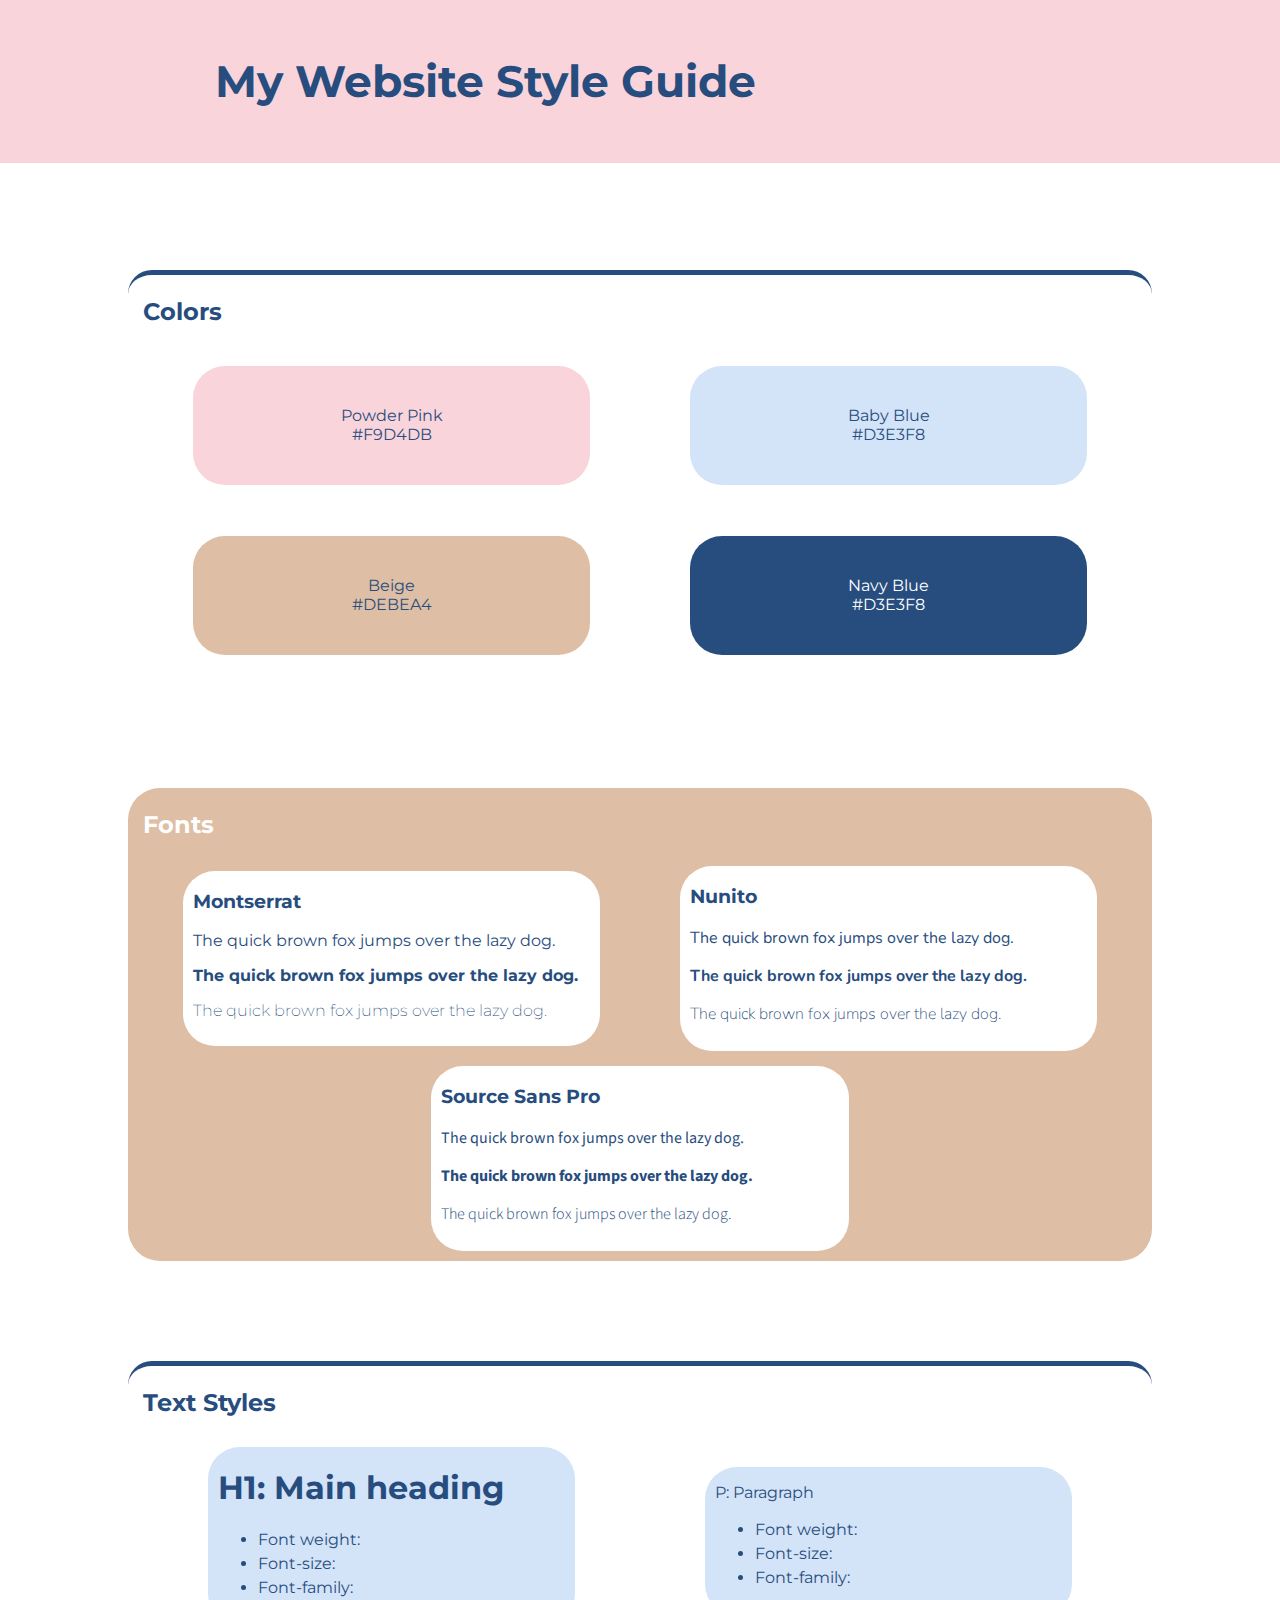
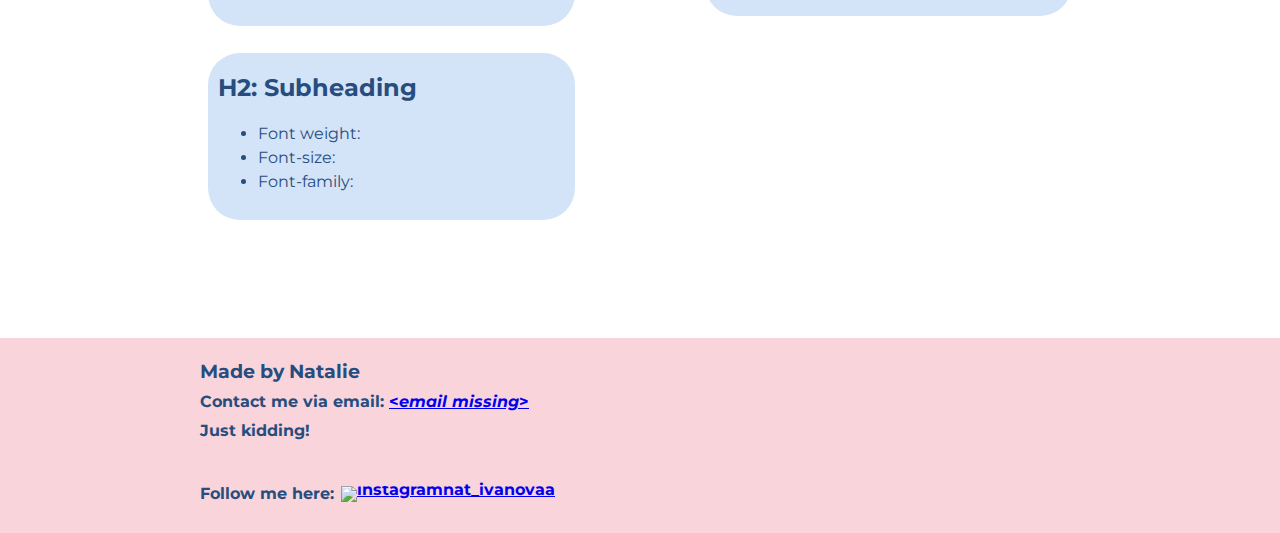
==== Website_Design_System/index.html @ da1faf2f "First commit" ====
<!DOCTYPE html>
<html lang="en">
<head>
    <meta charset="UTF-8">
    <meta http-equiv="X-UA-Compatible" content="IE=edge">
    <meta name="viewport" content="width=device-width, initial-scale=1.0">
    <title>My Website Design System</title>
    <link rel="stylesheet" href="resources/style.css">
    <link rel="preconnect" href="https://fonts.googleapis.com">
    <link rel="preconnect" href="https://fonts.gstatic.com" crossorigin>
    <link href="https://fonts.googleapis.com/css2?family=Montserrat:ital,wght@0,400;0,700;1,200&family=Nunito:ital,wght@0,400;0,700;1,200&family=Source+Sans+Pro:ital,wght@0,400;0,700;1,300&display=swap" rel="stylesheet">
</head>

<body>
    <header>
        <h1 class="margin">My Website Style Guide</h1>
        <!-- <img id="paint" src="resources/images/23269929.jpg" alt="colour pallete"> -->
    </header>

    <main>
        <!--Colors section-->
        <div class="colors section">
            <h2>Colors</h2>
            <div class="container">
                <div class="powderpink block center">
                    <p>Powder Pink <br> #F9D4DB </p>
                </div>
                <div class="babyblue block center">
                    <p>Baby Blue <br> #D3E3F8 </p>
                </div>
                <div class="beige block center">
                    <p>Beige <br> #DEBEA4 </p>
                </div>
                <div class="navy block center">
                    <p>Navy Blue <br>  #D3E3F8 </p>
                </div>
            </div>
        </div>

        <!--Font section-->
        <div class="fonts section">
            <h2>Fonts</h2>
            <div class="container row300">
                <div class="first block2">
                    <h3>Montserrat</h3>
                    <p class="classic1">The quick brown fox jumps over the lazy dog.</p>
                    <p class="bold1">The quick brown fox jumps over the lazy dog.</p>
                    <p class="italic1">The quick brown fox jumps over the lazy dog.</p>
                </div>
                <div class="second block2">
                    <h3>Nunito</h3>
                    <p class="classic2">The quick brown fox jumps over the lazy dog.</p>
                    <p class="bold2">The quick brown fox jumps over the lazy dog.</p>
                    <p class="italic2">The quick brown fox jumps over the lazy dog.</p>
                </div>
                <div class="third block2">
                    <h3>Source Sans Pro</h3>
                    <p class="classic3">The quick brown fox jumps over the lazy dog.</p>
                    <p class="bold3">The quick brown fox jumps over the lazy dog.</p>
                    <p class="italic3">The quick brown fox jumps over the lazy dog.</p>
                </div>
            </div>
        </div>

        <!--Text Styles section-->
        <div class="textstyles section">
            <h2>Text Styles</h2>
            <div class="container row300">
                <div class="hd1 block3">
                    <h1>H1: Main heading</h1>
                    <ul>
                        <li>Font weight: </li>
                        <li>Font-size: </li>
                        <li>Font-family: </li>
                    </ul>
                </div>
                <div class="hd2 block3">
                    <h2>H2: Subheading</h2>
                    <ul>
                        <li>Font weight: </li>
                        <li>Font-size: </li>
                        <li>Font-family: </li>
                    </ul>
                </div>
                <div class="pgh block3">
                    <p>P: Paragraph</p>
                    <ul>
                        <li>Font weight: </li>
                        <li>Font-size: </li>
                        <li>Font-family: </li>
                    </ul>
                </div>
            </div>
    </main>

    <footer>
        <div class="margin">
            <h3>Made by Natalie</h3>
            <h4>Contact me via email: <a href="https://ahrefs.com/blog/find-email-address/" target="_blank" class="email">&lt;<em>email missing</em>&gt;</h4></a>
            <h4>Just kidding!</h4>
            <br>
            <h4 class="footerflex">Follow me here: <a href="https://www.instagram.com/nat_souvenirs/" target="_blank" insta"><img class="instaimg" src="https://img.freepik.com/free-vector/instagram-icon_1057-2227.jpg" alt="instagram">nat_ivanovaa</a></h4>
        </div>
    </footer>
</body>
</html>
---- Website_Design_System/resources/style.css ----
body {
    margin: 10px auto;
    padding: 0;
    width: 80%;
    overflow-x: hidden;
    min-height: 100vh;
    color:#274d7e;
    font-family: 'Montserrat', sans-serif;
}

header {
    position: absolute;
    left: 0px;
    top: 0px;
    padding: 25px;
    font-size: 22px;
    color: #274d7e;
    background-color: #F9D4DB;
    width: 100%;
    /* background: -webkit-linear-gradient(45deg, rgb(236, 145, 171), blue );
    -webkit-background-clip: text;
    background-clip: -webkit-background-clip;
    -webkit-text-fill-color: transparent;*/
    display: flex;
    align-items: center;
}

.margin {
    margin-left: 190px;
}

/* #paint {
    height: 100px;
    width: auto;
} */


main {
    margin-top: 270px;
}

.section {
    border-radius: 2rem;
    padding: 2px 15px;
    margin: 100px 0px;
}

.container {
    display: grid;
    grid-template: repeat(2, 170px) / repeat(2, 50%);
    justify-items: center;

}

.colors {
    margin-top: 60px;
}

.colors, .textstyles {
    border-top: #274d7e 5px solid;
    border-radius: 1.5rem;
}

/* COLORS */

.powderpink {
    grid-area: 1 / 1 / 2 / 2;
    background-color: #F9D4DB;
}

.beige {
    grid-area: 2 / 1 / 2 / 2;
    background-color: #DEBEA4;
}

.babyblue {
    background-color:  #d3e3f8;
}

.navy {
    background-color: #274d7e;
    color: white;
}

/* FONT STYLES */

.row300 {
    grid-template-rows: repeat(2, 200px);
    align-items: center;
}

.fonts {
    background-color: #DEBEA4;
    color: white;
}

.first {
    grid-area: 1 / 1 / span 1 / span 1;
    color:#274d7e;
}

.classic1 {
    font-family: 'Montserrat', sans-serif;
    font-weight: 400;
}

.italic1 {
    font-family: 'Montserrat', sans-serif;
    font-weight: 200;
}

.bold1 {
    font-family: 'Montserrat', sans-serif;
    font-weight: 700;
}

.second {
    grid-area: 1 / 2 / span 1 / span 1;
    color:#274d7e;
}

.classic2 {
    font-family: 'Nunito', sans-serif;
    font-weight: 400;
}

.italic2 {
    font-family: 'Nunito', sans-serif;
    font-weight: 200;
}

.bold2 {
    font-family: 'Nunito', sans-serif;
    font-weight: 700;
}

.third {
    grid-area: 2 / 1 / span 1 / span 1;
    margin-left: 100%;
    color: #274d7e;
}

.classic3 {
    font-family: 'Source Sans Pro', sans-serif;
    font-weight: 400;
}

.italic3 {
    font-family: 'Source Sans Pro', sans-serif;
    font-weight: 300;
}

.bold3 {
    font-family: 'Source Sans Pro', sans-serif;
    font-weight: 700;
}

/* TEXT STYLES */

.hd2 {
    grid-area: 2 / 1 / span 1 / span 1;
}

.pgh {
    grid-area: 1 / 2 / span 1 / span 1;
    margin-top: 10px;
}

/* ADDITIONS */

.center {
    text-align: center;
    
}

.block {
    margin-top: 20px;
    height: 70%;
    width: 80%;
    border-radius: 2rem;
    display: flex;
    align-items: center;
    justify-content: center;
}

.block2 {
    padding: 0px 10px 10px;
    height: max-content;
    width: 80%;
    border-radius: 2rem;
    background-color: white;
}

.block3 {
    padding: 0px 10px 10px;
    height: max-content;
    width: 70%;
    border-radius: 2rem;
    background-color: #d3e3f8;
}

li {
    line-height: 1.5;
}

footer {
    line-height: 0.5;
    left: 0px;
    position: absolute;
    margin-top: 0px;
    padding: 10px;
    background-color: #F9D4DB;
    color: #274d7e;
    width: 100%;
}

.footerflex {
    display: flex;
    align-items: center;
}

.email:hover {
    color: black;
}

.insta {
    display: flex;
    align-items: center;
}

.insta:hover {
    color: white;
}

.instaimg {
    padding-left: 7px;
    height: 30px;
    width: auto;
}
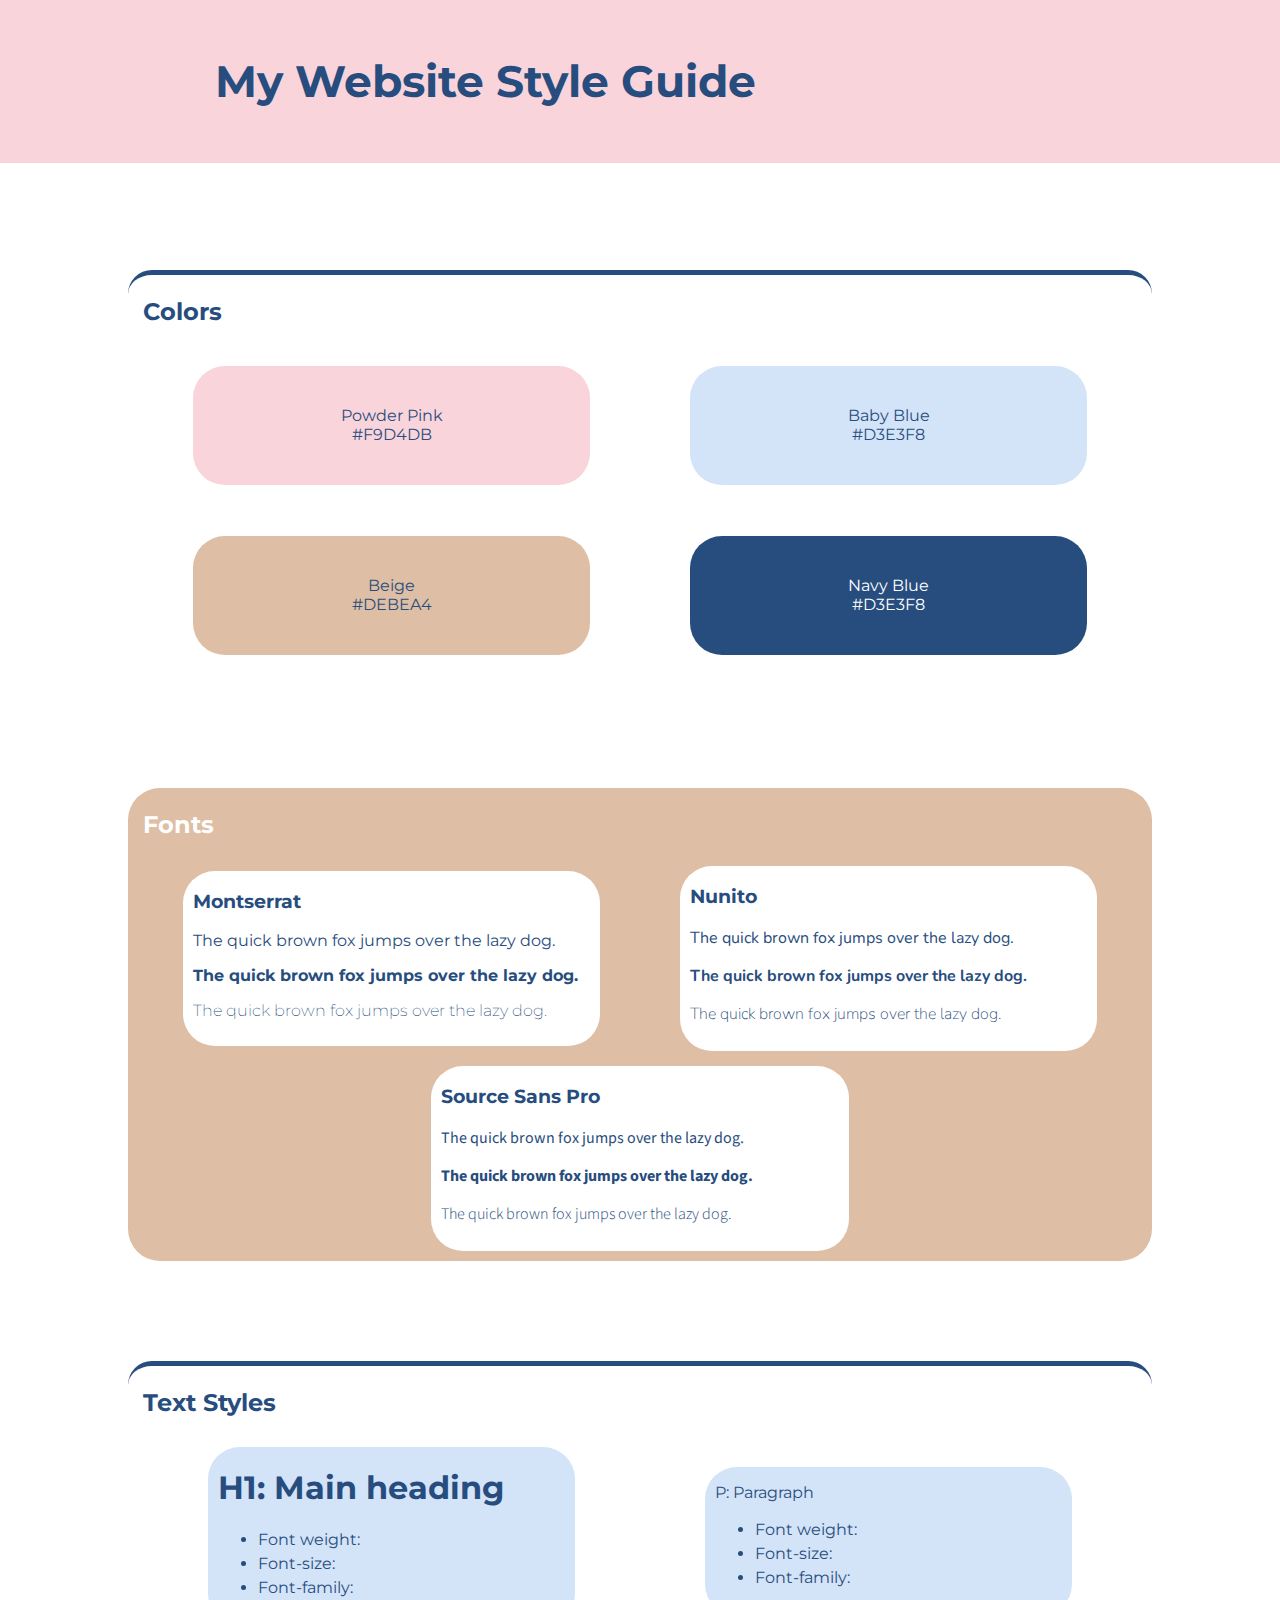
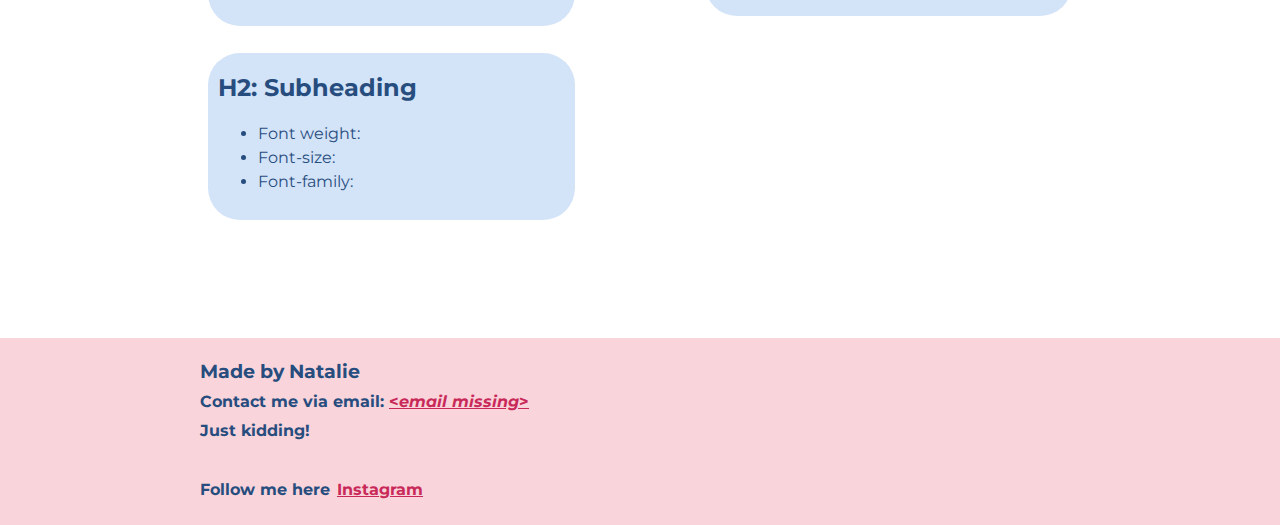
==== commit 11b1ea96: "Header, Colors, Text" ====
--- a/Website_Design_System/index.html
+++ b/Website_Design_System/index.html
@@ -99,7 +99,7 @@
             <h4>Contact me via email: <a href="https://ahrefs.com/blog/find-email-address/" target="_blank" class="email">&lt;<em>email missing</em>&gt;</h4></a>
             <h4>Just kidding!</h4>
             <br>
-            <h4 class="footerflex">Follow me here: <a href="https://www.instagram.com/nat_souvenirs/" target="_blank" insta"><img class="instaimg" src="https://img.freepik.com/free-vector/instagram-icon_1057-2227.jpg" alt="instagram">nat_ivanovaa</a></h4>
+            <h4 class="footerflex">Follow me here<a href="https://www.instagram.com/nat_souvenirs/" target="_blank" id="insta"> Instagram</a></h4>
         </div>
     </footer>
 </body>
--- a/Website_Design_System/resources/style.css
+++ b/Website_Design_System/resources/style.css
@@ -219,21 +219,26 @@
     align-items: center;
 }
 
+a {
+    color: #c92959;
+}
+
 .email:hover {
     color: black;
 }
 
-.insta {
-    display: flex;
-    align-items: center;
-}
-
-.insta:hover {
-    color: white;
-}
-
-.instaimg {
+.email:active {
+    color: white;
+}
+
+#insta {
     padding-left: 7px;
-    height: 30px;
-    width: auto;
-}+}
+
+#insta:hover {
+    color: white;
+}
+
+#insta:active {
+    color: blue;
+}
